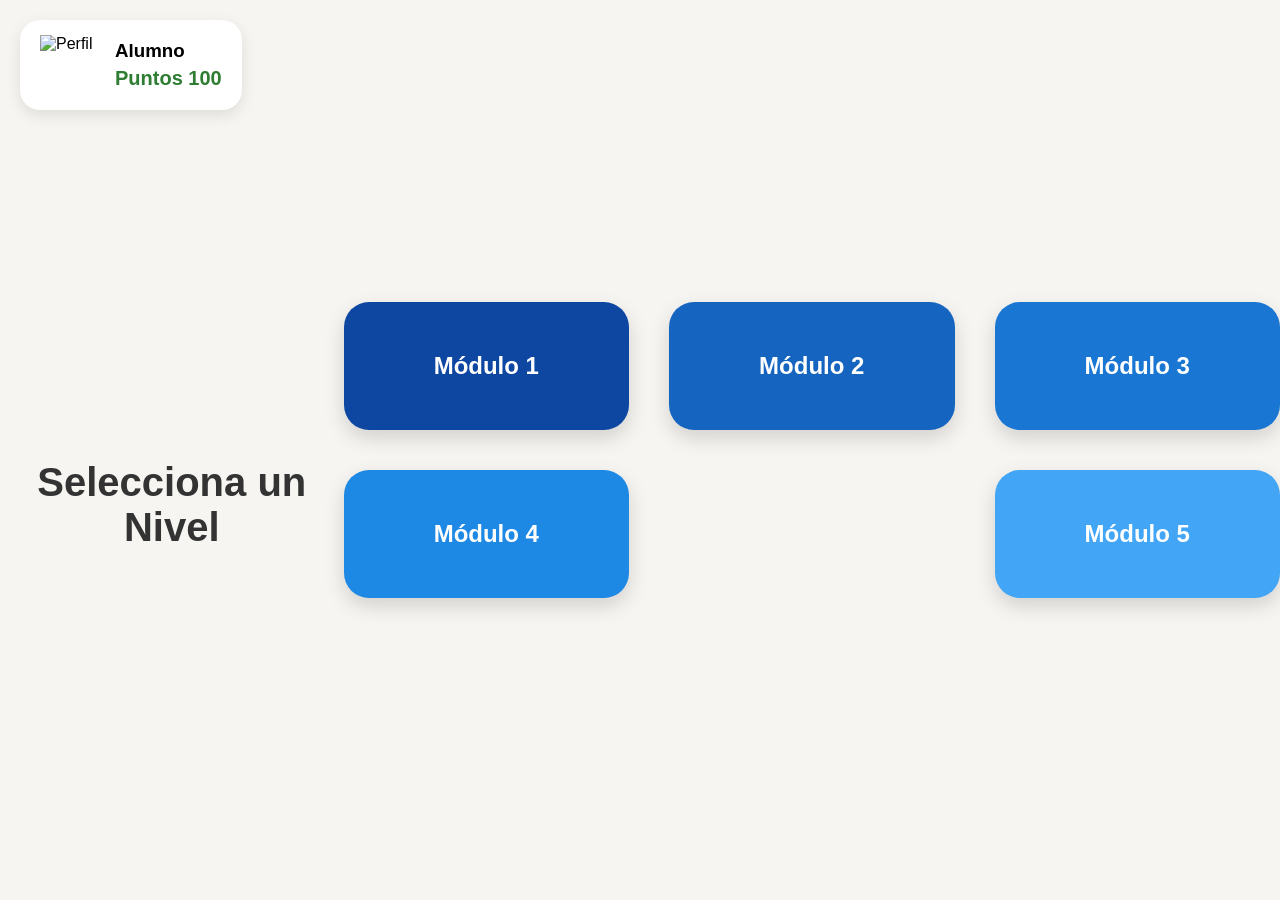
==== casa.html @ d53293f9 "avance 1 se le agregaran cosas al diseño" ====
<!DOCTYPE html>
<html lang="es">
<head>
    <meta charset="UTF-8">
    <title>Inicio - Niveles</title>
    <link rel="stylesheet" href="css/style.css">
</head>
<body>

<div class="perfil">
    <img src="https://cdn-icons-png.flaticon.com/512/3135/3135715.png" alt="Perfil">
    <div class="info">
        <h3 id="nombreUsuario">Alumno</h3>
        <p> Puntos <span id="dinero">100</span></p>
    </div>
</div>

<h1 class="titulo">Selecciona un Nivel</h1>

<div class="modulos-container">

    <a href="modulos/modulo1.html" class="modulo m1">Módulo 1</a>
    <a href="#" class="modulo m2">Módulo 2</a>
    <a href="#" class="modulo m3">Módulo 3</a>

    <a href="#" class="modulo m4">Módulo 4</a>
    <a href="#" class="modulo m5">Módulo 5</a>

</div>

<script src="js/casa.js"></script>
</body>
</html>
---- css/style.css ----
/* =========================
   LOGIN / INDEX
========================= */

body {
    margin: 0;
    font-family: Arial, sans-serif;
    background-color: #2F6690;
    display: flex;
    justify-content: center;
    align-items: center;
    height: 100vh;
}

.container {
    background-color: #ffffff;
    padding: 40px;
    border-radius: 20px;
    box-shadow: 0 8px 20px rgba(0,0,0,0.1);
    text-align: center;
    width: 90%;
    max-width: 500px;

    animation: aparecer 1s ease-out, flotar 3s ease-in-out infinite;
}

/* Animación de entrada */
@keyframes aparecer {
    from {
        opacity: 0;
        transform: scale(0.8);
    }
    to {
        opacity: 1;
        transform: scale(1);
    }
}

/* Animación flotante */
@keyframes flotar {
    0% { transform: translateY(0px); }
    50% { transform: translateY(-8px); }
    100% { transform: translateY(0px); }
}

.container:hover {
    transform: scale(1.03);
    transition: 0.3s;
}

h1 {
    font-size: 36px;
    color: #16425B;
    margin-bottom: 10px;
}

p {
    font-size: 20px;
    color: #2F6690;
    margin-bottom: 30px;
}

label {
    display: block;
    font-size: 20px;
    margin-top: 15px;
    text-align: left;
    color: #16425B;
}

input {
    width: 100%;
    padding: 15px;
    font-size: 18px;
    border-radius: 10px;
    border: 2px solid #D9DCD6;
    margin-top: 5px;
}

input:focus {
    border-color: #81C3D7;
    outline: none;
}

button {
    margin-top: 30px;
    width: 100%;
    padding: 18px;
    font-size: 22px;
    background-color: #3A7CA5;
    color: white;
    border: none;
    border-radius: 15px;
    cursor: pointer;
    transition: 0.3s;
}

button:hover {
    background-color: #16425B;
}

@media (max-width: 480px) {
    h1 { font-size: 28px; }
    button { font-size: 20px; }
}


/* MODULO 1 */

body {
    margin: 0;
    font-family: Arial, sans-serif;
    background-color: #D9DCD6;
    display: flex;
    justify-content: center;
    align-items: center;
    height: 100vh;
}

.container {
    background: white;
    padding: 40px;
    border-radius: 30px;
    width: 95%;
    max-width: 650px;
    text-align: center;
    box-shadow: 0 12px 30px rgba(0,0,0,0.15);
}

h2 {
    font-size: 28px;
    color: #16425B;
}

.btn-grande {
    padding: 20px;
    font-size: 24px;
    border-radius: 20px;
    border: none;
    background-color: #2F6690;
    color: white;
    cursor: pointer;
}

.imagen-area img {
    width: 250px;
    margin: 20px 0;
}

.audio-btn {
    padding: 15px;
    font-size: 20px;
    border-radius: 15px;
    border: none;
    background-color: #81C3D7;
    margin-bottom: 20px;
    cursor: pointer;
}

.opciones button {
    display: block;
    width: 100%;
    padding: 20px;
    margin: 15px 0;
    font-size: 24px;
    font-weight: bold;
    border-radius: 20px;
    border: none;
    background-color: #3A7CA5;
    color: white;
    cursor: pointer;
}

#mensaje {
    font-size: 28px;
    margin-top: 20px;
    font-weight: bold;
}


/*casa*/

body {
    margin: 0;
    font-family: 'Arial', sans-serif;
    background-color: #F6F5F2;
}

/* PERFIL */
.perfil {
    position: absolute;
    top: 20px;
    left: 20px;
    display: flex;
    align-items: center;
    background: white;
    padding: 15px 20px;
    border-radius: 20px;
    box-shadow: 0px 5px 15px rgba(0,0,0,0.1);
}

.perfil img {
    width: 60px;
    height: 60px;
    margin-right: 15px;
}

.info h3 {
    margin: 0;
}

.info p {
    margin: 5px 0 0 0;
    font-weight: bold;
    color: #2E7D32;
}

/* TITULO */
.titulo {
    text-align: center;
    margin-top: 120px;
    font-size: 40px;
    color: #333;
}

/* CONTENEDOR MODULOS */
.modulos-container {
    width: 80%;
    margin: 50px auto;
    display: grid;
    grid-template-columns: repeat(3, 1fr);
    gap: 40px;
}

/* BOTONES MODULOS */
.modulo {
    text-decoration: none;
    padding: 50px 20px;
    text-align: center;
    font-size: 24px;
    font-weight: bold;
    border-radius: 25px;
    color: white;
    transition: 0.3s;
    box-shadow: 0px 8px 20px rgba(0,0,0,0.15);
}

.m1 { background: #0D47A1; }  /* Azul muy oscuro */
.m2 { background: #1565C0; }  /* Azul fuerte */
.m3 { background: #1976D2; }  /* Azul principal */
.m4 { background: #1E88E5; }  /* Azul medio */
.m5 { background: #42A5F5; }  /* Azul claro */
/* EFECTO HOVER */
.modulo:hover {
    transform: scale(1.08);
    box-shadow: 0px 12px 25px rgba(0,0,0,0.2);
}

/* DISTRIBUCION ESPECIAL */
.m4 {
    grid-column: 1 / 2;
}

.m5 {
    grid-column: 3 / 4;
}
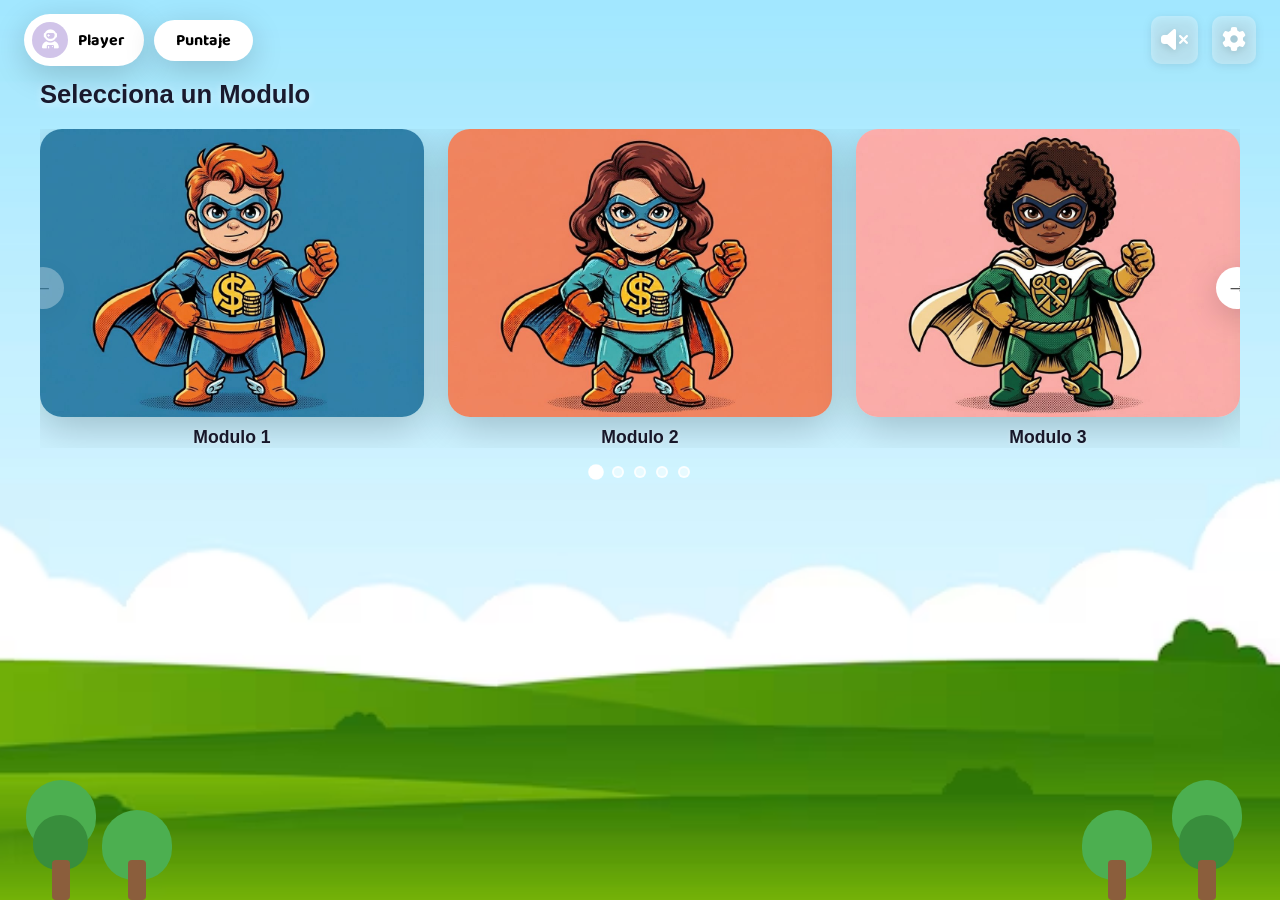
==== commit d9a1a29c: "modulo 1 ay diomio" ====
--- a/casa.html
+++ b/casa.html
@@ -1,33 +1,200 @@
 <!DOCTYPE html>
 <html lang="es">
 <head>
-    <meta charset="UTF-8">
-    <title>Inicio - Niveles</title>
-    <link rel="stylesheet" href="css/style.css">
+  <meta charset="UTF-8">
+  <meta name="viewport" content="width=device-width, initial-scale=1.0">
+  <title>Súper Moneda</title>
+  <link href="https://fonts.googleapis.com/css2?family=Baloo+2:wght@400;600;700;800&display=swap" rel="stylesheet">
+  <link rel="stylesheet" href="css/styles.css">
+  <link rel="stylesheet" href="https://cdnjs.cloudflare.com/ajax/libs/font-awesome/6.5.0/css/all.min.css">
 </head>
 <body>
 
-<div class="perfil">
-    <img src="https://cdn-icons-png.flaticon.com/512/3135/3135715.png" alt="Perfil">
-    <div class="info">
-        <h3 id="nombreUsuario">Alumno</h3>
-        <p> Puntos <span id="dinero">100</span></p>
-    </div>
-</div>
-
-<h1 class="titulo">Selecciona un Nivel</h1>
-
-<div class="modulos-container">
-
-    <a href="modulos/modulo1.html" class="modulo m1">Módulo 1</a>
-    <a href="#" class="modulo m2">Módulo 2</a>
-    <a href="#" class="modulo m3">Módulo 3</a>
-
-    <a href="#" class="modulo m4">Módulo 4</a>
-    <a href="#" class="modulo m5">Módulo 5</a>
-
-</div>
-
-<script src="js/casa.js"></script>
+<div id="app">
+
+  <!-- Nubes -->
+  <div class="cloud cloud-1"></div>
+  <div class="cloud cloud-2"></div>
+  <div class="cloud cloud-3"></div>
+
+  <!-- Árboles -->
+  <div class="tree tree-1"><div class="tree-top"></div><div class="tree-top-2"></div><div class="tree-trunk"></div></div>
+  <div class="tree tree-2"><div class="tree-top"></div><div class="tree-trunk"></div></div>
+  <div class="tree tree-3"><div class="tree-top"></div><div class="tree-top-2"></div><div class="tree-trunk"></div></div>
+  <div class="tree tree-4"><div class="tree-top"></div><div class="tree-trunk"></div></div>
+
+  <!-- ── HEADER ── -->
+  <div id="header">
+    <button id="player-btn" onclick="openModal('player-modal')">
+      <div id="player-avatar"><i class="fa-solid fa-user-astronaut" style="color: rgb(255, 255, 255);"></i></div>
+      <span id="player-name">Player</span>
+    </button>
+    <button id="score-btn" onclick="openModal('score-modal')">Puntaje</button>
+    <div id="header-icons">
+      
+      <button class="icon-btn" id="mute-btn" onclick="toggleMute()"><i class="fa-solid fa-volume-xmark" style="color: rgb(255, 255, 255);"></i></button>
+      <button class="icon-btn" onclick="openModal('settings-modal')"><i class="fa-solid fa-gear" style="color: rgb(255, 255, 255);"></i></button>
+    </div>
+  </div>
+
+  <!-- ── CONTENIDO ── -->
+  <div id="content">
+    <div id="section-title">Selecciona un Modulo</div>
+
+    <div id="carousel-wrapper">
+      <button class="nav-arrow" id="arrow-left"  onclick="moveCarousel(-1)">&#8592;</button>
+      <button class="nav-arrow" id="arrow-right" onclick="moveCarousel(1)">&#8594;</button>
+
+      <div id="carousel">
+
+        <!-- MÓDULO 1 -->
+        <div class="module-item">
+          <div class="module-card card-1" onclick="openModule(1)">
+             <img src="img/sp1.jpeg" alt="Módulo 1"> 
+            <div class="card-placeholder">
+              <span style="font-size:1rem;color:white;font-weight:700;">Módulo de Reconocimiento de Billetes y Monedas</span>
+            </div>
+          </div>
+          <div class="module-label">Modulo 1</div>
+        </div>
+
+        <!-- MÓDULO 2 -->
+        <div class="module-item">
+          <div class="module-card card-2" onclick="openModule(2)">
+            <img src="img/sp2.jpeg" alt="Módulo 2"> 
+            <div class="card-placeholder">
+              <span style="font-size:1rem;color:white;font-weight:700;">Módulo de Comparación de Valores</span>
+            </div>
+          </div>
+          <div class="module-label">Modulo 2</div>
+        </div>
+
+        <!-- MÓDULO 3 -->
+        <div class="module-item">
+          <div class="module-card card-3" onclick="openModule(3)">
+           <img src="img/sp3.jpeg" alt="Módulo 3">
+            <div class="card-placeholder">
+              
+              <span style="font-size:1rem;color:white;font-weight:700;">Módulo de Conteo Básico</span>
+            </div>
+          </div>
+          <div class="module-label">Modulo 3</div>
+        </div>
+
+        <!-- MÓDULO 4 — bloqueado -->
+        <div class="module-item">
+          <div class="module-card card-4 card-locked" onclick="showToast('¡Completa el Módulo 3 primero!')">
+             <img src="img/sp4.jpeg" alt="Módulo 4"> 
+            <div class="card-placeholder">              
+              <span style="font-size:1rem;color:white;font-weight:700;">Módulo de Simulación de Compra</span>
+            </div>
+          </div>
+          <div class="module-label">Modulo 4</div>
+        </div>
+
+        <!-- MÓDULO 5 — bloqueado -->
+        <div class="module-item">
+          <div class="module-card card-5 card-locked" onclick="showToast('¡Completa el Módulo 4 primero!')">
+             <img src="img/sp5.jpeg" alt="Módulo 5"> 
+            <div class="card-placeholder">
+              <span style="font-size:1rem;color:white;font-weight:700;">Módulo de Clasificación por Denominación</span>
+            </div>
+          </div>
+          <div class="module-label">Modulo 5</div>
+        </div>
+
+      </div><!-- /carousel -->
+    </div><!-- /carousel-wrapper -->
+
+    <!-- Indicadores (dots) -->
+    <div id="dots"></div>
+  </div><!-- /content -->
+
+</div><!-- /app -->
+
+
+<!-- ══ MODAL: Player ══ -->
+<div class="modal-overlay" id="player-modal">
+  <div class="modal">
+    <button class="modal-close" onclick="closeModal('player-modal')">✕</button>
+    <h2><i class="fa-solid fa-user-astronaut" style="color: rgb(7, 7, 7);"></i> Tu Perfil</h2>
+    <p>Nombre del jugador:</p>
+    <input id="name-input" class="name-input" type="text" placeholder="Escribe tu nombre...">
+    <button class="btn-primary" onclick="saveName()">Guardar nombre</button>
+  </div>
+</div>
+
+<!-- ══ MODAL: Puntaje ══ -->
+<div class="modal-overlay" id="score-modal">
+  <div class="modal">
+    <button class="modal-close" onclick="closeModal('score-modal')">✕</button>
+    <h2><i class="fa-solid fa-star" style="color: rgb(255, 212, 59);"></i> Puntaje</h2>
+    <div class="score-grid">
+      <div class="score-item">
+        <div class="num" id="total-score">0</div>
+        <div class="lbl">Puntos totales</div>
+      </div>
+      <div class="score-item">
+        <div class="num" id="modules-done">0</div>
+        <div class="lbl">Módulos completados</div>
+      </div>
+      <div class="score-item">
+        <div class="num" id="streak">0</div>
+        <div class="lbl">Racha de días</div>
+      </div>
+      <div class="score-item">
+        <div class="num" id="stars"><i class="fa-solid fa-star" style="color: rgb(255, 212, 59);"></i>0</div>
+        <div class="lbl">Estrellas</div>
+      </div>
+    </div>
+    <button class="btn-primary" onclick="closeModal('score-modal')">Cerrar</button>
+  </div>
+</div>
+
+<!-- ══ MODAL: Ajustes ══ -->
+<div class="modal-overlay" id="settings-modal">
+  <div class="modal">
+    <button class="modal-close" onclick="closeModal('settings-modal')">✕</button>
+    <h2>Ajustes</h2>
+    <div class="setting-row">
+      <span><i class="fa-solid fa-volume-high"></i> Sonido</span>
+      <div class="toggle on" id="toggle-sound" onclick="toggleSetting('toggle-sound')"></div>
+    </div>
+    <div class="setting-row">
+      <span><i class="fa-solid fa-music"></i> Música</span>
+      <div class="toggle on" id="toggle-music" onclick="toggleSetting('toggle-music')"></div>
+    </div>
+
+    <br>
+    <button class="btn-primary" onclick="closeModal('settings-modal')">Listo</button>
+  </div>
+</div>
+
+<!-- ══ MODAL: Módulo ══ -->
+<div class="modal-overlay" id="module-modal">
+  <div class="modal">
+    <button class="modal-close" onclick="closeModal('module-modal')">✕</button>
+    <h2 id="mod-title">Módulo</h2>
+    <p id="mod-desc">Descripción del módulo.</p>
+
+    <!-- Barra de progreso -->
+    <div class="progress-wrapper">
+      <div class="progress-header">
+        <span class="progress-label">Progreso</span>
+        <span class="progress-pct" id="mod-progress-pct">0%</span>
+      </div>
+      <div class="progress-track">
+        <div class="progress-bar" id="mod-progress-bar"></div>
+      </div>
+    </div>
+
+    <button class="btn-primary" onclick="startModule()">¡Empezar!</button>
+  </div>
+</div>
+
+<!-- Toast -->
+<div id="toast"></div>
+
+<script src="js/app.js"></script>
 </body>
 </html>
--- a/css/styles.css
+++ b/css/styles.css
@@ -0,0 +1,869 @@
+/* ══════════════════════════════════════
+   SÚPER MONEDA — Estilos
+   ══════════════════════════════════════ */
+
+* { margin: 0; padding: 0; box-sizing: border-box; }
+
+:root {
+  --orange: #F97316;
+  --blue-module: #3B6FA0;
+  --sky: #87CEEB;
+  --green-grass: #5DBB63;
+  --yellow: #FBBF24;
+  --white: #ffffff;
+  --shadow: 0 8px 32px rgba(0,0,0,0.18);
+}
+
+body {
+  font-family: 'Baloo 2', cursive;
+  height: 100vh;
+  overflow: hidden;
+  user-select: none;
+}
+
+/* ── BACKGROUND ── */
+#app {
+  position: relative;
+  width: 100vw;
+  height: 100vh;
+  background-image: url('../img/fondo1.avif');
+  background-size: cover;
+  background-position: center;
+}
+
+/* ── NUBES ── */
+.cloud {
+  position: absolute;
+  background: rgba(255,255,255,0.85);
+  border-radius: 50px;
+  filter: blur(1px);
+}
+.cloud::before, .cloud::after {
+  content: '';
+  position: absolute;
+  background: rgba(255,255,255,0.85);
+  border-radius: 50%;
+}
+.cloud-1 { width: 120px; height: 40px; top: 18%; left: 5%; }
+.cloud-1::before { width: 60px; height: 60px; top: -25px; left: 15px; }
+.cloud-1::after  { width: 40px; height: 40px; top: -15px; left: 50px; }
+.cloud-2 { width: 90px; height: 30px; top: 12%; right: 18%; }
+.cloud-2::before { width: 45px; height: 45px; top: -20px; left: 10px; }
+.cloud-2::after  { width: 30px; height: 30px; top: -12px; left: 40px; }
+.cloud-3 { width: 100px; height: 35px; top: 25%; right: 5%; }
+.cloud-3::before { width: 50px; height: 50px; top: -22px; left: 12px; }
+
+/* ── ÁRBOLES ── */
+.tree { position: absolute; bottom: 0; }
+.tree-trunk { width: 18px; height: 40px; background: #7B4F2E; margin: 0 auto; border-radius: 3px; }
+.tree-top   { width: 70px; height: 70px; background: #2D7A30; border-radius: 50%; margin: 0 auto -20px; }
+.tree-top-2 { width: 55px; height: 55px; background: #3A9140; border-radius: 50%; margin: 0 auto -10px; }
+.tree-1 { left: 2%; }
+.tree-2 { left: 8%; }
+.tree-3 { right: 3%; }
+.tree-4 { right: 10%; }
+
+/* ── HEADER ── */
+#header {
+  position: absolute;
+  top: 0; left: 0; right: 0;
+  display: flex;
+  align-items: center;
+  padding: 14px 24px;
+  gap: 10px;
+  z-index: 10;
+}
+
+#player-btn {
+  display: flex;
+  align-items: center;
+  gap: 10px;
+  background: white;
+  border: none;
+  border-radius: 30px;
+  padding: 8px 20px 8px 8px;
+  font-family: 'Baloo 2', cursive;
+  font-size: 1rem;
+  font-weight: 700;
+  cursor: pointer;
+  box-shadow: var(--shadow);
+  transition: transform .15s;
+}
+#player-btn:hover { transform: scale(1.04); }
+
+#player-avatar {
+  width: 36px; height: 36px;
+  background: #D1C4E9;
+  border-radius: 50%;
+  display: flex; align-items: center; justify-content: center;
+  font-size: 1.2rem;
+}
+
+#score-btn {
+  background: white;
+  border: none;
+  border-radius: 30px;
+  padding: 8px 22px;
+  font-family: 'Baloo 2', cursive;
+  font-size: 1rem;
+  font-weight: 700;
+  cursor: pointer;
+  box-shadow: var(--shadow);
+  transition: transform .15s;
+}
+#score-btn:hover { transform: scale(1.04); }
+
+#header-icons {
+  margin-left: auto;
+  display: flex;
+  gap: 14px;
+  align-items: center;
+}
+
+.icon-btn {
+  background: none;
+  border: none;
+  cursor: pointer;
+  font-size: 1.5rem;
+  transition: transform .15s;
+  filter: drop-shadow(0 2px 4px rgba(0,0,0,0.3));
+}
+.icon-btn:hover { transform: scale(1.15); }
+
+/* ── CONTENIDO PRINCIPAL ── */
+#content {
+  position: absolute;
+  top: 80px;
+  left: 0; right: 0;
+  padding: 0 40px;
+  z-index: 5;
+}
+
+#section-title {
+  font-size: 1.6rem;
+  font-weight: 800;
+  color: #1a1a2e;
+  margin-bottom: 20px;
+  text-shadow: 0 2px 8px rgba(255,255,255,0.6);
+}
+
+/* ── CARRUSEL ── */
+#carousel-wrapper {
+  position: relative;
+  overflow: hidden;
+}
+
+#carousel {
+  display: flex;
+  gap: 24px;
+  transition: transform 0.45s cubic-bezier(.4,0,.2,1);
+}
+
+.module-item {
+  flex: 0 0 calc(33.33% - 16px);
+  min-width: 260px;
+}
+
+.module-card {
+  border-radius: 22px;
+  overflow: hidden;
+  box-shadow: 0 10px 40px rgba(0,0,0,0.22);
+  cursor: pointer;
+  transition: transform .2s, box-shadow .2s;
+  position: relative;
+  aspect-ratio: 4/3;
+}
+.module-card:hover  { transform: translateY(-6px) scale(1.02); box-shadow: 0 18px 50px rgba(0,0,0,0.28); }
+.module-card:active { transform: scale(0.97); }
+
+.module-card img {
+  width: 100%; height: 100%;
+  object-fit: cover;
+  display: block;
+}
+
+/* Placeholder sin imagen */
+.card-placeholder {
+  width: 100%; height: 100%;
+  display: flex;
+  flex-direction: column;
+  align-items: center;
+  justify-content: center;
+  gap: 12px;
+  font-size: 4rem;
+}
+
+/* Colores por módulo */
+.card-1 .card-placeholder { background: linear-gradient(135deg, #3B6FA0 0%, #2C5282 100%); }
+.card-2 .card-placeholder { background: linear-gradient(135deg, #F97316 0%, #EA580C 100%); }
+.card-3 .card-placeholder { background: linear-gradient(135deg, #E79F8B 0%, #D45C44 100%); }
+.card-4 .card-placeholder { background: linear-gradient(135deg, #10B981 0%, #059669 100%); }
+.card-5 .card-placeholder { background: linear-gradient(135deg, #8B5CF6 0%, #6D28D9 100%); }
+
+/* Módulos bloqueados */
+.card-locked::after {
+  content: '\f023';        /* código unicode del candado */
+  font-family: 'Font Awesome 6 Free';
+  font-weight: 900;
+  color: white;
+  font-size: 3rem;
+  position: absolute;
+  top: 50%; left: 50%;
+  transform: translate(-50%, -50%);
+  background: rgba(0,0,0,0.45);
+  width: 100%; height: 100%;
+  display: flex; align-items: center; justify-content: center;
+  border-radius: 22px;
+}
+.card-locked       { filter: brightness(0.7); cursor: not-allowed; }
+.card-locked:hover { transform: none; box-shadow: 0 10px 40px rgba(0,0,0,0.22); }
+
+/* Etiqueta del módulo */
+.module-label {
+  text-align: center;
+  font-size: 1.1rem;
+  font-weight: 700;
+  margin-top: 10px;
+  color: #1a1a2e;
+  text-shadow: 0 1px 4px rgba(255,255,255,0.5);
+}
+
+/* ── DOTS ── */
+#dots {
+  display: flex;
+  justify-content: center;
+  gap: 10px;
+  margin-top: 18px;
+}
+.dot {
+  width: 12px; height: 12px;
+  border-radius: 50%;
+  background: rgba(255,255,255,0.5);
+  border: 2px solid rgba(255,255,255,0.8);
+  cursor: pointer;
+  transition: background .2s, transform .2s;
+}
+.dot.active {
+  background: white;
+  transform: scale(1.3);
+}
+
+/* Flechas de navegación */
+.nav-arrow {
+  position: absolute;
+  top: 50%;
+  transform: translateY(-50%);
+  background: white;
+  border: none;
+  border-radius: 50%;
+  width: 42px; height: 42px;
+  font-size: 1.3rem;
+  cursor: pointer;
+  box-shadow: var(--shadow);
+  z-index: 6;
+  transition: transform .15s;
+  display: flex; align-items: center; justify-content: center;
+}
+.nav-arrow:hover { transform: translateY(-50%) scale(1.1); }
+#arrow-left  { left: -18px; }
+#arrow-right { right: -18px; }
+
+/* ── MODALS ── */
+.modal-overlay {
+  display: none;
+  position: fixed;
+  inset: 0;
+  background: rgba(0,0,0,0.5);
+  z-index: 100;
+  align-items: center;
+  justify-content: center;
+  backdrop-filter: blur(4px);
+}
+.modal-overlay.open { display: flex; animation: fadeIn .2s; }
+
+@keyframes fadeIn { from { opacity: 0; } to { opacity: 1; } }
+
+.modal {
+  background: white;
+  border-radius: 24px;
+  padding: 32px;
+  width: 90%;
+  max-width: 480px;
+  box-shadow: 0 20px 60px rgba(0,0,0,0.3);
+  animation: slideUp .25s;
+  position: relative;
+}
+@keyframes slideUp {
+  from { transform: translateY(30px); opacity: 0; }
+  to   { transform: translateY(0);    opacity: 1; }
+}
+
+.modal h2 { font-size: 1.6rem; font-weight: 800; margin-bottom: 16px; color: #1a1a2e; }
+.modal p  { color: #555; line-height: 1.6; margin-bottom: 12px; }
+
+.modal-close {
+  position: absolute;
+  top: 16px; right: 16px;
+  background: #f1f1f1;
+  border: none;
+  border-radius: 50%;
+  width: 34px; height: 34px;
+  font-size: 1.1rem;
+  cursor: pointer;
+}
+
+.btn-primary {
+  background: var(--orange);
+  color: white;
+  border: none;
+  border-radius: 30px;
+  padding: 12px 32px;
+  font-family: 'Baloo 2', cursive;
+  font-size: 1rem;
+  font-weight: 700;
+  cursor: pointer;
+  margin-top: 8px;
+  transition: transform .15s, box-shadow .15s;
+  box-shadow: 0 4px 14px rgba(249,115,22,0.4);
+}
+.btn-primary:hover { transform: scale(1.04); box-shadow: 0 6px 20px rgba(249,115,22,0.5); }
+
+/* ── PUNTAJE ── */
+.score-grid {
+  display: grid;
+  grid-template-columns: 1fr 1fr;
+  gap: 12px;
+  margin: 16px 0;
+}
+.score-item {
+  background: #F9FAFB;
+  border-radius: 14px;
+  padding: 14px;
+  text-align: center;
+}
+.score-item .num { font-size: 2rem; font-weight: 800; color: var(--orange); }
+.score-item .lbl { font-size: 0.8rem; color: #888; }
+
+/* ── INPUT ── */
+.name-input {
+  width: 100%;
+  padding: 10px 16px;
+  border-radius: 12px;
+  border: 2px solid #eee;
+  font-family: 'Baloo 2', cursive;
+  font-size: 1rem;
+  margin-bottom: 12px;
+  outline: none;
+}
+.name-input:focus { border-color: var(--orange); }
+
+/* ── AJUSTES ── */
+.setting-row {
+  display: flex;
+  align-items: center;
+  justify-content: space-between;
+  padding: 12px 0;
+  border-bottom: 1px solid #f1f1f1;
+}
+.setting-row:last-child { border-bottom: none; }
+
+.toggle {
+  width: 44px; height: 24px;
+  background: #ccc;
+  border-radius: 12px;
+  position: relative;
+  cursor: pointer;
+  transition: background .2s;
+}
+.toggle.on { background: var(--orange); }
+.toggle::after {
+  content: '';
+  position: absolute;
+  top: 3px; left: 3px;
+  width: 18px; height: 18px;
+  background: white;
+  border-radius: 50%;
+  transition: left .2s;
+}
+.toggle.on::after { left: 23px; }
+
+/* ── BARRA DE PROGRESO ── */
+.progress-wrapper {
+  margin: 16px 0 20px;
+}
+.progress-header {
+  display: flex;
+  justify-content: space-between;
+  align-items: center;
+  margin-bottom: 6px;
+}
+.progress-label {
+  font-size: 0.85rem;
+  font-weight: 700;
+  color: #888;
+}
+.progress-pct {
+  font-size: 0.85rem;
+  font-weight: 800;
+  color: var(--orange);
+}
+.progress-track {
+  background: #F1F1F1;
+  border-radius: 99px;
+  height: 12px;
+  overflow: hidden;
+}
+.progress-bar {
+  height: 100%;
+  border-radius: 99px;
+  background: linear-gradient(90deg, #F97316, #FBBF24);
+  width: 0%;
+  transition: width .6s cubic-bezier(.4,0,.2,1);
+}
+
+/* ── TOAST ── */
+#toast {
+  position: fixed;
+  bottom: 30px;
+  left: 50%;
+  transform: translateX(-50%) translateY(80px);
+  background: #1a1a2e;
+  color: white;
+  padding: 12px 28px;
+  border-radius: 30px;
+  font-weight: 700;
+  font-size: 1rem;
+  z-index: 200;
+  transition: transform .3s;
+  pointer-events: none;
+}
+#toast.show { transform: translateX(-50%) translateY(0); }
+
+/* ── RESPONSIVE ── */
+@media (max-width: 700px) {
+  .module-item { min-width: 80vw; flex: 0 0 80vw; }
+  #content     { padding: 0 20px; }
+  #arrow-left  { left: -10px; }
+  #arrow-right { right: -10px; }
+}
+/* ===== VARIABLES ===== */
+:root {
+  --sky-top: #87CEEB;
+  --sky-bottom: #B8E4F9;
+  --ground: #7EC850;
+  --ground-dark: #5DA832;
+  --white-card: rgba(255, 255, 255, 0.92);
+  --correct: #6DD47E;
+  --correct-dark: #3CB85A;
+  --wrong: #FF6B6B;
+  --wrong-dark: #E04444;
+  --option-bg: #D6E8FF;
+  --option-hover: #BDD6FF;
+  --option-border: #A5C4F8;
+  --progress-fill: #A78BFA;
+  --progress-bg: #E2D9F8;
+  --text-dark: #2D3561;
+  --text-mid: #4A5580;
+  --accent-yellow: #FFD166;
+  --accent-orange: #FF9F1C;
+}
+
+/* ===== RESET ===== */
+* {
+  margin: 0;
+  padding: 0;
+  box-sizing: border-box;
+}
+
+/* ===== BODY / FONDO ===== */
+body {
+  font-family: 'Nunito', sans-serif;
+  min-height: 100vh;
+  background: linear-gradient(
+    180deg,
+    var(--sky-top) 0%,
+    var(--sky-bottom) 60%,
+    #A8D87A 60%,
+    var(--ground) 75%,
+    var(--ground-dark) 100%
+  );
+  display: flex;
+  flex-direction: column;
+  align-items: center;
+  justify-content: flex-start;
+  overflow: hidden;
+  position: relative;
+}
+
+/* ===== NUBES ===== */
+.cloud {
+  position: absolute;
+  background: white;
+  border-radius: 50px;
+  opacity: 0.85;
+  animation: floatCloud linear infinite;
+}
+
+.cloud::before,
+.cloud::after {
+  content: '';
+  position: absolute;
+  background: white;
+  border-radius: 50%;
+}
+
+.cloud-1 { width: 120px; height: 40px; top: 8%; left: -130px; animation-duration: 22s; animation-delay: 0s; }
+.cloud-1::before { width: 60px; height: 60px; top: -30px; left: 15px; }
+.cloud-1::after  { width: 45px; height: 45px; top: -20px; left: 50px; }
+
+.cloud-2 { width: 90px; height: 30px; top: 15%; left: -100px; animation-duration: 30s; animation-delay: 8s; opacity: 0.7; }
+.cloud-2::before { width: 45px; height: 45px; top: -22px; left: 10px; }
+.cloud-2::after  { width: 35px; height: 35px; top: -15px; left: 40px; }
+
+.cloud-3 { width: 100px; height: 35px; top: 5%; left: -110px; animation-duration: 18s; animation-delay: 14s; }
+.cloud-3::before { width: 50px; height: 50px; top: -25px; left: 12px; }
+.cloud-3::after  { width: 40px; height: 40px; top: -18px; left: 45px; }
+
+@keyframes floatCloud {
+  from { transform: translateX(0); }
+  to   { transform: translateX(110vw); }
+}
+
+/* ===== ÁRBOLES ===== */
+.tree {
+  position: absolute;
+  bottom: 0;
+  display: flex;
+  flex-direction: column;
+  align-items: center;
+}
+
+.tree-trunk {
+  background: #8B5E3C;
+  border-radius: 4px;
+}
+
+.tree-top {
+  background: #4CAF50;
+  border-radius: 50% 50% 45% 45%;
+}
+
+.tree-top-2 {
+  background: #388E3C;
+  border-radius: 50% 50% 45% 45%;
+  margin-top: -15px;
+}
+
+.tree-left { left: 2%; bottom: 0; }
+.tree-left .tree-trunk { width: 22px; height: 50px; }
+.tree-left .tree-top   { width: 90px; height: 90px; }
+.tree-left .tree-top-2 { width: 70px; height: 70px; }
+
+.tree-right { right: 3%; bottom: 0; }
+.tree-right .tree-trunk { width: 18px; height: 40px; }
+.tree-right .tree-top   { width: 75px; height: 75px; background: #43A047; }
+.tree-right .tree-top-2 { width: 58px; height: 55px; background: #2E7D32; }
+
+.tree-far-right { right: 12%; bottom: 0; }
+.tree-far-right .tree-trunk { width: 14px; height: 30px; }
+.tree-far-right .tree-top   { width: 55px; height: 55px; background: #66BB6A; }
+.tree-far-right .tree-top-2 { width: 42px; height: 42px; background: #388E3C; }
+
+/* ===== COLINAS ===== */
+.hills {
+  position: absolute;
+  bottom: 20%;
+  left: 0;
+  right: 0;
+  height: 120px;
+  overflow: hidden;
+  pointer-events: none;
+}
+
+.hill {
+  position: absolute;
+  border-radius: 50%;
+  bottom: -40px;
+}
+
+.hill-1 { width: 300px; height: 200px; background: #8DC63F; left: -60px; }
+.hill-2 { width: 250px; height: 170px; background: #7CB83A; right: -40px; }
+
+/* ===== BARRA SUPERIOR ===== */
+.top-bar {
+  position: fixed; /* 🔥 esto lo pega arriba */
+  top: 0;
+  left: 0;
+  width: 100%;
+
+  display: flex;
+  align-items: center;
+  gap: 20px;
+
+  padding: 15px 25px;
+  z-index: 1000;
+
+  background: transparent; /* o color si quieres */
+}
+
+.title-label {
+  font-weight: bold;
+  color: #2D3561;
+  white-space: nowrap;
+}
+
+.progress-bar-wrap {
+  flex: 1; 
+  height: 10px;
+  background: rgba(255,255,255,0.3);
+  border-radius: 10px;
+  overflow: hidden;
+}
+
+.progress-bar-fill {
+  height: 100%;
+  width: 0%;
+  background: linear-gradient(90deg, #d8b4fe, #c084fc);
+  border-radius: 10px;
+  transition: width 0.3s ease;
+}
+
+.icon-btns {
+  display: flex;
+  gap: 10px;
+}
+
+.icon-btn {
+  background: rgba(255,255,255,0.3);
+  border: none;
+  border-radius: 10px;
+  padding: 10px;
+  cursor: pointer;
+}
+
+.icon-btn i {
+  color: white;
+}
+
+/* ===== TARJETA PRINCIPAL ===== */
+.card {
+  background: var(--white-card);
+  border-radius: 30px;
+  padding: 24px 30px 28px;
+  width: 90%;
+  max-width: 520px;
+  box-shadow: 0 12px 40px rgba(0, 0, 0, 0.12), 0 2px 8px rgba(0, 0, 0, 0.06);
+  position: relative;
+  z-index: 10;
+  margin-top: 100px;
+  animation: cardIn 0.4s cubic-bezier(0.34, 1.56, 0.64, 1);
+}
+
+@keyframes cardIn {
+  from { opacity: 0; transform: scale(0.85) translateY(20px); }
+  to   { opacity: 1; transform: scale(1) translateY(0); }
+}
+
+.money-img-wrap {
+  display: flex;
+  align-items: center;
+  justify-content: center;
+  margin-bottom: 18px;
+  min-height: 130px;
+}
+
+.money-img {
+  max-width: 280px;
+  max-height: 140px;
+  border-radius: 12px;
+  box-shadow: 0 8px 24px rgba(0, 0, 0, 0.18);
+  transition: transform 0.3s;
+  object-fit: contain;
+}
+
+.money-svg      { width: 240px; height: 130px; }
+.money-coin-svg { width: 130px; height: 130px; }
+
+/* ===== PREGUNTA ===== */
+.question-text {
+  font-family: 'Fredoka One', cursive;
+  font-size: 1.35rem;
+  color: var(--text-dark);
+  text-align: center;
+  margin-bottom: 18px;
+}
+
+/* ===== OPCIONES ===== */
+.options {
+  display: flex;
+  flex-direction: column;
+  gap: 10px;
+}
+
+.option-btn {
+  background: var(--option-bg);
+  border: 2px solid var(--option-border);
+  border-radius: 16px;
+  padding: 12px 20px;
+  font-family: 'Nunito', sans-serif;
+  font-size: 1.05rem;
+  font-weight: 700;
+  color: var(--text-dark);
+  cursor: pointer;
+  display: flex;
+  align-items: center;
+  justify-content: space-between;
+  transition: background 0.15s, transform 0.12s, border-color 0.15s;
+  position: relative;
+  overflow: hidden;
+}
+
+.option-btn:hover:not(:disabled) {
+  background: var(--option-hover);
+  transform: translateX(4px);
+  border-color: #88AEFF;
+}
+
+.option-btn:disabled { cursor: default; }
+
+.option-btn.correct {
+  background: #DFFBE6;
+  border-color: var(--correct-dark);
+  color: #1A6B30;
+  animation: correctPop 0.35s cubic-bezier(0.34, 1.56, 0.64, 1);
+}
+
+.option-btn.wrong {
+  background: #FFE5E5;
+  border-color: var(--wrong-dark);
+  color: #A82020;
+  animation: shake 0.4s ease;
+}
+
+.check-icon { font-size: 1.3rem; }
+
+@keyframes correctPop {
+  0%   { transform: scale(1); }
+  50%  { transform: scale(1.04); }
+  100% { transform: scale(1); }
+}
+
+@keyframes shake {
+  0%, 100% { transform: translateX(0); }
+  20%       { transform: translateX(-6px); }
+  40%       { transform: translateX(6px); }
+  60%       { transform: translateX(-4px); }
+  80%       { transform: translateX(4px); }
+}
+
+/* ===== BOTÓN ESCUCHAR ===== */
+.listen-btn {
+  position: fixed;
+  left: 20px;
+  bottom: 25%;
+  background: white;
+  border: none;
+  border-radius: 18px;
+  padding: 12px 18px;
+  display: flex;
+  align-items: center;
+  gap: 8px;
+  font-family: 'Nunito', sans-serif;
+  font-weight: 800;
+  font-size: 0.9rem;
+  color: var(--text-dark);
+  cursor: pointer;
+  box-shadow: 0 4px 16px rgba(0, 0, 0, 0.12);
+  z-index: 20;
+  transition: transform 0.15s, box-shadow 0.15s;
+}
+
+.listen-btn:hover {
+  transform: scale(1.05);
+  box-shadow: 0 6px 20px rgba(0, 0, 0, 0.16);
+}
+
+.listen-btn .ear-icon { font-size: 1.3rem; }
+
+
+/* ===== FEEDBACK OVERLAY ===== */
+.feedback-overlay {
+  position: fixed;
+  inset: 0;
+  display: flex;
+  flex-direction: column;
+  align-items: center;
+  justify-content: center;
+  z-index: 100;
+  pointer-events: none;
+  opacity: 0;
+  transition: opacity 0.3s;
+}
+
+.feedback-overlay.show {
+  opacity: 1;
+  pointer-events: all;
+}
+
+.feedback-emoji {
+  font-size: 5rem;
+  animation: bounceIn 0.5s cubic-bezier(0.34, 1.56, 0.64, 1);
+}
+
+.feedback-text {
+  font-family: 'Fredoka One', cursive;
+  font-size: 2rem;
+  color: white;
+  text-shadow: 0 3px 10px rgba(0, 0, 0, 0.3);
+  margin-top: 12px;
+  animation: bounceIn 0.5s cubic-bezier(0.34, 1.56, 0.64, 1) 0.1s both;
+}
+
+@keyframes bounceIn {
+  from { opacity: 0; transform: scale(0.5); }
+  to   { opacity: 1; transform: scale(1); }
+}
+
+/* ===== CONFETTI ===== */
+.confetti-piece {
+  position: fixed;
+  width: 10px;
+  height: 14px;
+  border-radius: 2px;
+  animation: confettiFall 1.2s ease-in forwards;
+  z-index: 200;
+  pointer-events: none;
+}
+
+@keyframes confettiFall {
+  0%   { transform: translateY(-20px) rotate(0deg); opacity: 1; }
+  100% { transform: translateY(100vh) rotate(720deg); opacity: 0; }
+}
+
+/* ===== MARCADOR ===== */
+.score-badge {
+  position: fixed;
+  top: 80px;
+  right: 18px;
+  background: var(--accent-yellow);
+  border-radius: 20px;
+  padding: 6px 16px;
+  font-family: 'Fredoka One', cursive;
+  font-size: 1.1rem;
+  color: #7A4800;
+  box-shadow: 0 4px 12px rgba(0, 0, 0, 0.15);
+  z-index: 30;
+  display: flex;
+  align-items: center;
+  gap: 6px;
+}
+
+/* ===== CONTADOR DE PREGUNTA ===== */
+.q-counter {
+  text-align: center;
+  font-family: 'Fredoka One', cursive;
+  font-size: 0.9rem;
+  color: var(--text-mid);
+  margin-bottom: 10px;
+  letter-spacing: 0.5px;
+}
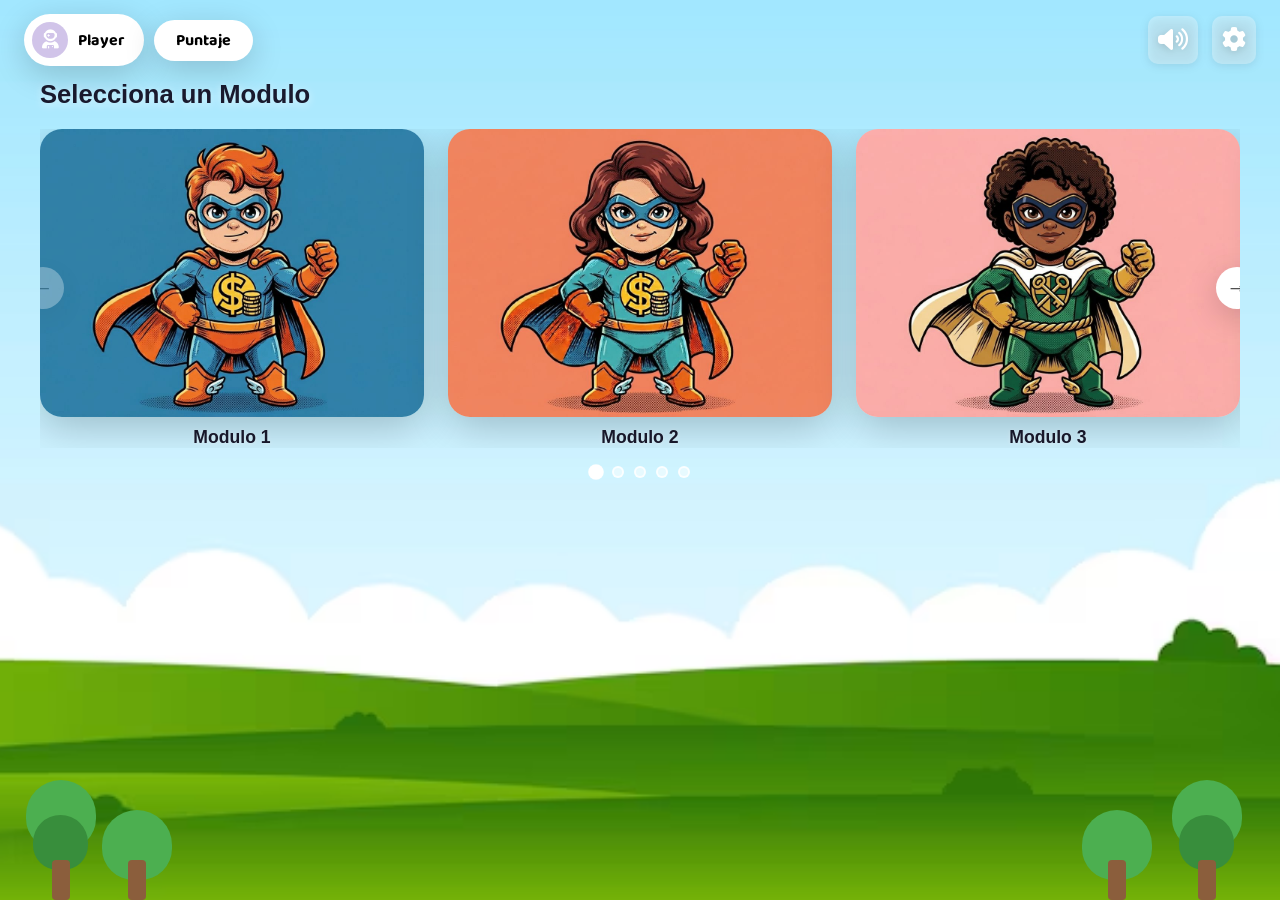
==== commit e9fa58f4: "segun yo 4 modulos restantes, musica y actualización de js" ====
--- a/casa.html
+++ b/casa.html
@@ -83,7 +83,7 @@
 
         <!-- MÓDULO 4 — bloqueado -->
         <div class="module-item">
-          <div class="module-card card-4 card-locked" onclick="showToast('¡Completa el Módulo 3 primero!')">
+          <div class="module-card card-4" onclick="openModule(4)" id="mod4-card">
              <img src="img/sp4.jpeg" alt="Módulo 4"> 
             <div class="card-placeholder">              
               <span style="font-size:1rem;color:white;font-weight:700;">Módulo de Simulación de Compra</span>
@@ -94,7 +94,7 @@
 
         <!-- MÓDULO 5 — bloqueado -->
         <div class="module-item">
-          <div class="module-card card-5 card-locked" onclick="showToast('¡Completa el Módulo 4 primero!')">
+          <div class="module-card card-5" onclick="openModule(5)" id="mod5-card">
              <img src="img/sp5.jpeg" alt="Módulo 5"> 
             <div class="card-placeholder">
               <span style="font-size:1rem;color:white;font-weight:700;">Módulo de Clasificación por Denominación</span>
@@ -196,5 +196,8 @@
 <div id="toast"></div>
 
 <script src="js/app.js"></script>
+<audio id="bg-music" loop>
+  <source src="audio/musica.mp3" type="audio/mpeg">
+</audio>
 </body>
 </html>
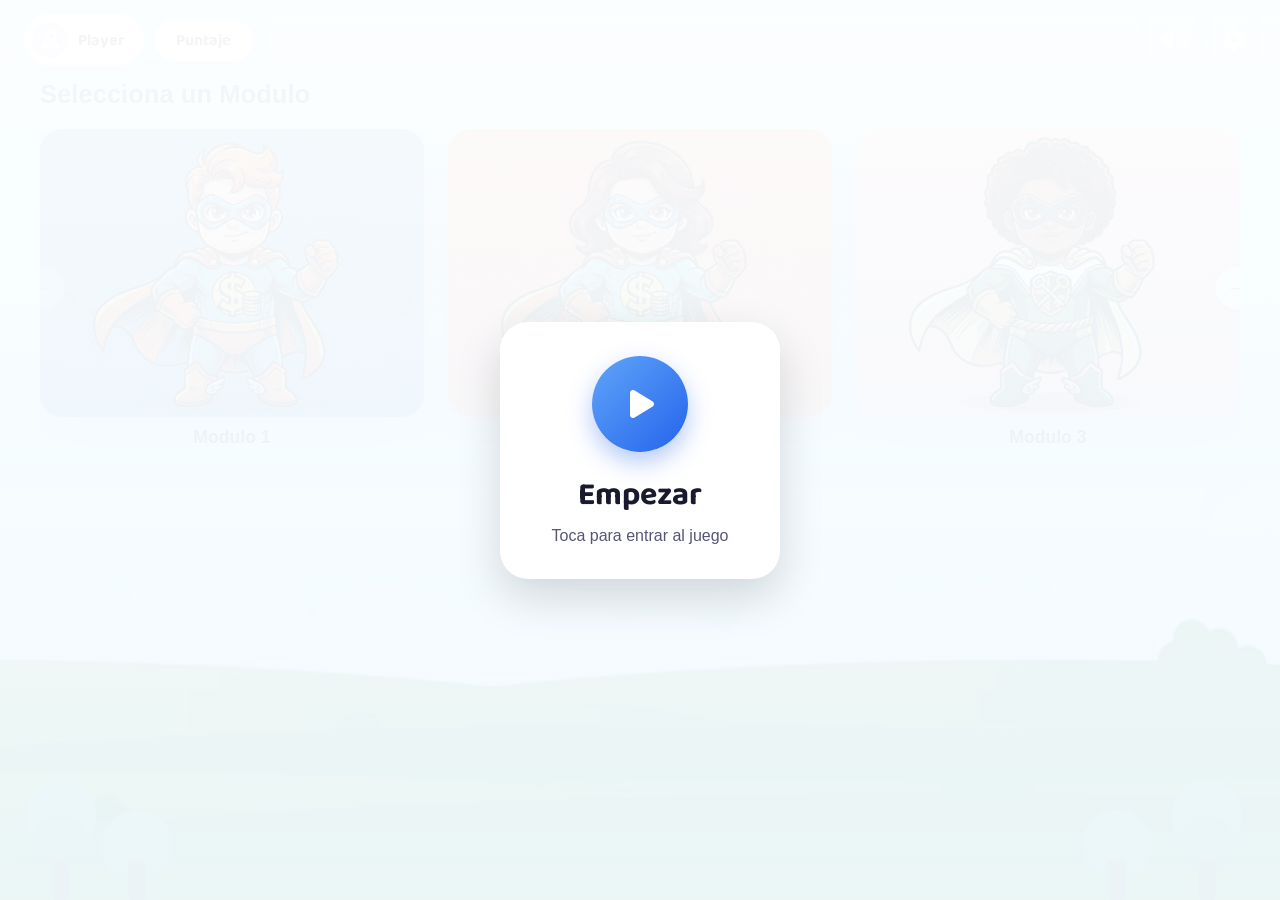
==== commit a91bf1ad: "cosa de empezar" ====
--- a/casa.html
+++ b/casa.html
@@ -110,6 +110,15 @@
     <div id="dots"></div>
   </div><!-- /content -->
 
+  <div id="start-screen">
+  <div class="start-card">
+    <div class="start-play-btn" onclick="empezarExperiencia()">
+      <i class="fa-solid fa-play"></i>
+    </div>
+    <h2>Empezar</h2>
+    <p>Toca para entrar al juego</p>
+  </div>
+</div>
 </div><!-- /app -->
 
 
--- a/css/styles.css
+++ b/css/styles.css
@@ -866,4 +866,77 @@
   color: var(--text-mid);
   margin-bottom: 10px;
   letter-spacing: 0.5px;
+}
+#start-screen {
+  position: fixed;
+  inset: 0;
+  background: linear-gradient(180deg, rgba(255,255,255,0.96) 0%, rgba(240,249,255,0.96) 100%);
+  z-index: 5000;
+  display: flex;
+  align-items: center;
+  justify-content: center;
+}
+
+#start-screen.hidden {
+  display: none;
+}
+
+.start-card {
+  background: white;
+  border-radius: 28px;
+  padding: 34px 28px;
+  min-width: 280px;
+  max-width: 360px;
+  text-align: center;
+  box-shadow: 0 18px 45px rgba(0,0,0,0.15);
+  animation: startPop 0.3s ease;
+}
+
+.start-card h2 {
+  font-family: 'Baloo 2', cursive;
+  font-size: 2rem;
+  color: #1a1a2e;
+  margin-top: 18px;
+  margin-bottom: 6px;
+}
+
+.start-card p {
+  font-family: 'Nunito', sans-serif;
+  font-size: 1rem;
+  color: #555577;
+}
+
+.start-play-btn {
+  width: 96px;
+  height: 96px;
+  margin: 0 auto;
+  border-radius: 50%;
+  background: linear-gradient(135deg, #60A5FA, #2563EB);
+  display: flex;
+  align-items: center;
+  justify-content: center;
+  cursor: pointer;
+  box-shadow: 0 10px 24px rgba(37,99,235,0.35);
+  transition: transform 0.15s ease;
+}
+
+.start-play-btn:hover {
+  transform: scale(1.06);
+}
+
+.start-play-btn i {
+  color: white;
+  font-size: 2rem;
+  margin-left: 4px;
+}
+
+@keyframes startPop {
+  from {
+    opacity: 0;
+    transform: scale(0.9) translateY(12px);
+  }
+  to {
+    opacity: 1;
+    transform: scale(1) translateY(0);
+  }
 }
